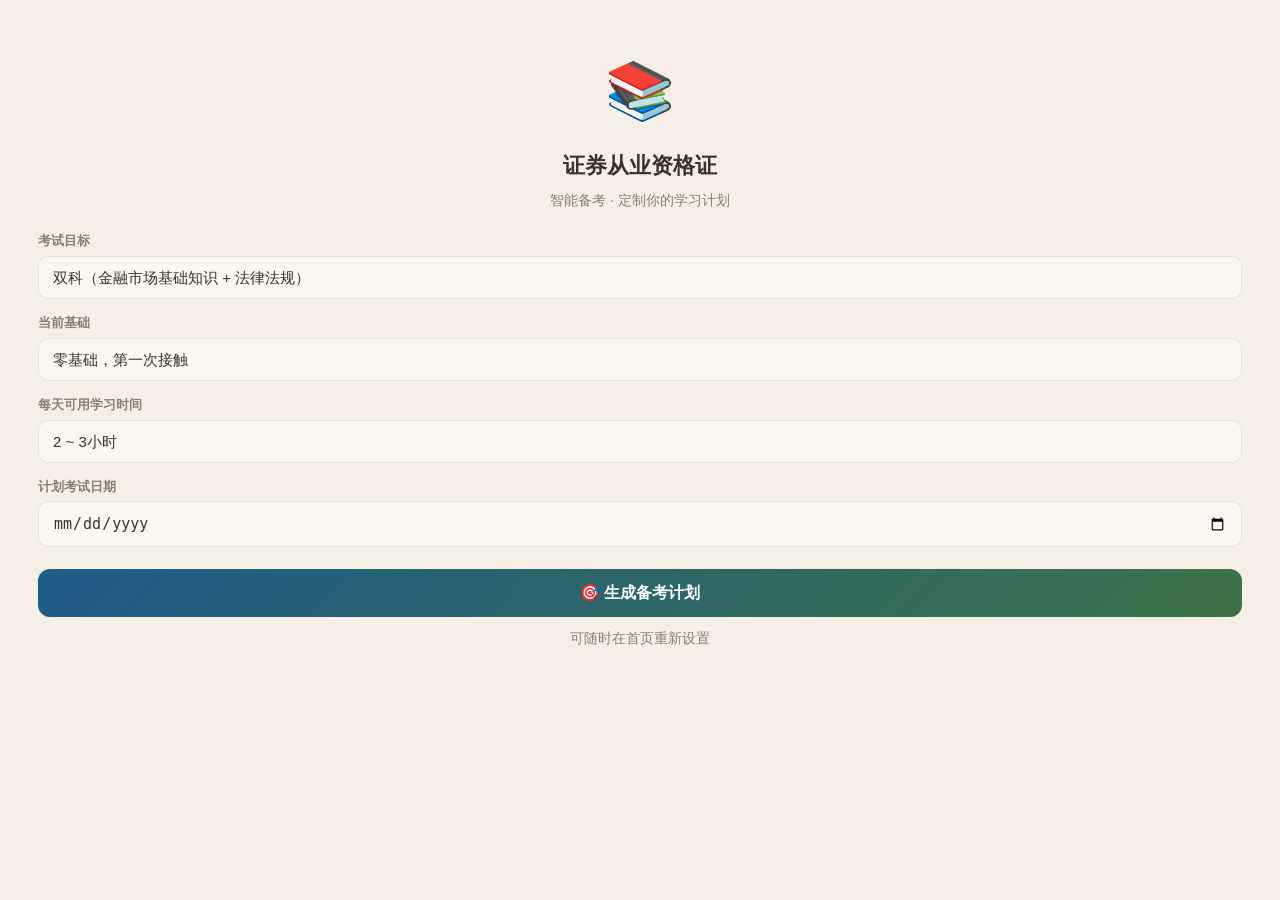
==== index.html @ c668f3f9 "fix: 多选专项按章划分 - 按章节拆分为多选专项（金融基础8章776题+法律法规4章679题） - 删除旧整包文件 multi_fin.json / multi_law.json - 首页新增双入" ====
<!DOCTYPE html>
<html lang="zh-CN">
<head>
<meta charset="UTF-8">
<meta name="viewport" content="width=device-width,initial-scale=1.0,maximum-scale=1.0,user-scalable=no">
<meta name="theme-color" content="#f5efe6">
<title>证从刷题 · 智能备考</title>
<link rel="stylesheet" href="style.css">
<script src="recorder.js"></script>
</head>
<body>

<!-- ====== ONBOARDING ====== -->
<div class="page" id="page-onboard">
  <div class="content" id="onboard-content">
    <div class="onboard-slide">
      <div class="icon">📚</div>
      <h2>证券从业资格证</h2>
      <p>智能备考 · 定制你的学习计划</p>
      <div class="field">
        <label>考试目标</label>
        <select id="ob-target">
          <option value="both">双科（金融市场基础知识 + 法律法规）</option>
          <option value="fin">单科：金融市场基础知识</option>
          <option value="law">单科：证券市场基本法律法规</option>
        </select>
      </div>
      <div class="field">
        <label>当前基础</label>
        <select id="ob-level">
          <option value="0">零基础，第一次接触</option>
          <option value="1">有一定基础（相关专业/从业经验）</option>
          <option value="2">已经复习过一轮</option>
        </select>
      </div>
      <div class="field">
        <label>每天可用学习时间</label>
        <select id="ob-time">
          <option value="0.5">&lt; 30分钟</option>
          <option value="1">30分钟 ~ 1小时</option>
          <option value="2">1 ~ 2小时</option>
          <option value="3" selected>2 ~ 3小时</option>
          <option value="4">&gt; 3小时</option>
        </select>
      </div>
      <div class="field">
        <label>计划考试日期</label>
        <input type="date" id="ob-date">
      </div>
      <button class="onboard-btn" onclick="saveProfile()">🎯 生成备考计划</button>
      <p class="text-sm text-dim mt-10">可随时在首页重新设置</p>
    </div>
  </div>
</div>

<!-- ====== HOME ====== -->
<div class="page active" id="page-home">
  <div class="header home-header">
    <div class="flex-1"><div class="greeting" id="home-greeting">👋 主上大人</div><div class="greeting-sub" id="home-sub">今天也要加油</div></div>
    <div class="flex gap-8">
      <div class="icon-btn" onclick="showWrongBook()">❌</div>
      <div class="icon-btn" onclick="showSettings()">⚙️</div>
    </div>
  </div>
  <div class="content" id="home-content">
    <div class="stats-row" id="home-stats"></div>
    <div id="plan-banner"></div>
    <div class="menu-grid">
      <div class="menu-card" onclick="openCategory('multi_practice_fin')">
        <div class="icon" style="color:#e91e63;">🎯</div>
        <h3>多选专项·金融基础</h3>
        <p>776题 · 8章按章突破</p>
        <div class="badge" style="background:#e91e63;color:white;font-size:10px;margin-top:4px;">776题</div>
      </div>
      <div class="menu-card" onclick="openCategory('multi_practice_law')">
        <div class="icon" style="color:#9c27b0;">🎯</div>
        <h3>多选专项·法律法规</h3>
        <p>679题 · 4章按章突破</p>
        <div class="badge" style="background:#9c27b0;color:white;font-size:10px;margin-top:4px;">679题</div>
      </div>
      <div class="menu-card" onclick="openCategory('knowledge_map')">
        <div class="icon">🗺️</div>
        <h3>章节目录</h3>
        <p>知识框架 · 建立楼层感</p>
      </div>
      <div class="menu-card" onclick="openCategory('chapter_practice')">
        <div class="icon">🎯</div>
        <h3>章节精练</h3>
        <p>全题型 · 按分值配比</p>
      </div>
      <div class="menu-card" onclick="openCategory('paper')">
        <div class="icon">📝</div>
        <h3>冲刺试卷</h3>
        <p>单选/多选/判断/不定项专项</p>
      </div>
      <div class="menu-card" onclick="openCategory('mock')">
        <div class="icon">🎯</div>
        <h3>全真模拟</h3>
        <p>120题 · 新大纲题型分布</p>
      </div>
      <div class="menu-card" onclick="openCategory('review')" style="background:linear-gradient(135deg,#fff3e0,#ffe0b2);border:2px solid #ff9800;">
        <div class="icon">🔥</div>
        <h3 style="color:#e65100;">考前冲刺</h3>
        <p>金融基础 · 高频易错50题</p>
        <div class="badge" style="background:#ff9800;color:white;font-size:10px;margin-top:4px;">50题</div>
      </div>
      <div class="menu-card" onclick="window.location.href='judge_practice.html'">
        <div class="icon">🎯</div>
        <h3>判断专项</h3>
        <p>180题集中突破 · 五大陷阱识别</p>
        <div class="badge" style="background:var(--red-bg);color:var(--red);font-size:10px;margin-top:4px;">🔥 新</div>
      </div>
      <div class="menu-card" onclick="openCategory('new_zhenti')">
        <div class="icon">📋</div>
        <h3>真题实战</h3>
        <p>1,062道真题·2021-2026年全覆盖</p>
        <div class="badge" style="background:var(--red-bg);color:var(--red);font-size:10px;margin-top:4px;">1,062题</div>
      </div>
      <div class="menu-card" onclick="openCategory('jxtk')">
        <div class="icon">⭐</div>
        <h3>精选题库</h3>
        <p>VIP精选·法律法规按章刷</p>
        <div class="badge" style="background:var(--gold);color:white;font-size:10px;margin-top:4px;">500题</div>
      </div>
      <div class="menu-card" onclick="showWrongBook()">
        <div class="icon">📕</div>
        <h3>错题集</h3>
        <p id="wrong-count-badge">回顾薄弱点</p>
        <div class="badge" id="wrong-badge" style="background:var(--red-bg);color:var(--red);display:none;"></div>
      </div>
      <div class="menu-card" onclick="openStudyCards()">
        <div class="icon">📚</div>
        <h3>考点速记</h3>
        <p>高频考点 · 随时记忆</p>
      </div>
      <div class="menu-card" onclick="openDashboard()">
        <div class="icon">📊</div>
        <h3>学情看板</h3>
        <p>答题统计 · 薄弱分析</p>
      </div>
    </div>
    <div class="text-sm text-dim text-center p-8-0">⚡ 知而不行，只是未知 · 练到70，考到60</div>
  </div>
</div>

<!-- ====== EXAM LIST ====== -->
<div class="page" id="page-list">
  <div class="header">
    <div class="back" onclick="goHome()">‹</div>
    <h1 id="list-title">章节高频考点</h1>
    <div class="text-sm text-dim" id="list-progress"></div>
  </div>
  <div class="content" id="list-content"></div>
</div>

<!-- ====== EXAM ====== -->
<div class="page" id="page-exam">
  <div class="progress-wrap"><div class="progress-bar"><div class="progress-fill" id="progress-fill"></div></div></div>
  <div class="exam-topbar">
    <button class="btn-sm" onclick="goHome()" style="margin-right:8px;">‹ 退出</button>
    <span id="exam-counter">1 / 60</span>
    <span id="exam-score" style="display:none;"></span>
    <button class="btn-sm mode-btn" id="mode-toggle" onclick="toggleMode()">📖 背题</button>
    <button class="btn-sm" onclick="showQGrid()">📋 题号</button>
  </div>
  <div class="q-area" id="q-area">
    <div class="q-head"><span class="q-num" id="q-num">1</span><span class="q-tag" id="q-tag">单选</span></div>
    <div class="q-text" id="q-text"></div>
    <div id="q-options"></div>
    <div class="analysis-box" id="analysis-box">
      <div class="ans" id="analysis-ans"></div>
      <div class="exp" id="analysis-exp"></div>
    </div>
  </div>
  <div class="bottom-bar" id="exam-bar">
    <div class="nav-btns"><button class="nav-btn" id="prev-btn" onclick="navQ(-1)">‹</button><button class="nav-btn" id="next-btn" onclick="navQ(1)">›</button></div>
    <button class="btn btn-primary" id="submit-btn" onclick="submitExam()">📝 交卷批改</button>
  </div>
</div>

<!-- ====== Q GRID ====== -->
<div class="page" id="page-qgrid">
  <div class="header"><div class="back" onclick="closeQGrid()">‹</div><h1>题目列表</h1><div><span id="qgrid-stats" class="text-sm text-dim"></span></div></div>
  <div class="legend-row">
    <span><span class="ldot ldot-unanswered"></span>未答</span>
    <span><span class="ldot ldot-answered"></span>已答</span>
    <span><span class="ldot ldot-correct"></span>正确</span>
    <span><span class="ldot ldot-wrong"></span>错误</span>
  </div>
  <div class="content" style="padding:8px 12px;">
    <div class="qgrid" id="qgrid-items"></div>
  </div>
</div>

<!-- ====== RESULT ====== -->
<div class="page" id="page-result">
  <div class="header"><h1>📊 考试结果</h1><button class="btn-sm" onclick="goHome()">🏠 首页</button></div>
  <div class="content result-wrap" id="result-content"></div>
</div>

<!-- ====== WRONG BOOK ====== -->
<div class="page" id="page-wrong">
  <div class="header">
    <div class="back" onclick="goHome()">‹</div>
    <h1>📕 错题集</h1>
    <button class="btn-sm" onclick="clearWrongBook()" id="clear-wrong-btn" style="display:none;">🗑️ 清空</button>
  </div>
  <div class="content" id="wrong-content"></div>
</div>

<!-- ====== SETTINGS ====== -->
<div class="page" id="page-settings">
  <div class="header"><div class="back" onclick="goHome()">‹</div><h1>⚙️ 设置</h1><div></div></div>
  <div class="content" id="settings-content"></div>
</div>

<script src="app.js?v=20260616"></script>
</body>
</html>
---- style.css ----
:root {
  --bg: #f5efe6; --bg2: #f0e8db;
  --card: #faf6f0; --card-hover: #f0e8db;
  --border: rgba(61,50,41,0.1); --border-hover: rgba(30,91,138,0.25);
  --text: #3d3229; --dim: #8a7e6f;
  --accent: #1e5b8a; --accent-glow: rgba(30,91,138,0.12);
  --green: #3d7246; --green-bg: rgba(61,114,70,0.08);
  --red: #c23b22; --red-bg: rgba(194,59,34,0.08);
  --yellow: #b8860b; --yellow-bg: rgba(184,134,11,0.08);
  --purple: #7b5ea7; --purple-bg: rgba(123,94,167,0.08);
  --orange: #b76e42;
  --radius: 14px;
  --safe-t: env(safe-area-inset-top,0px);
  --safe-b: env(safe-area-inset-bottom,0px);
}
* { margin:0; padding:0; box-sizing:border-box; -webkit-tap-highlight-color:transparent; }
html,body { height:100%; overflow:hidden; }
body {
  font-family: -apple-system, 'PingFang SC', 'Microsoft YaHei', sans-serif;
  background: var(--bg); color: var(--text); font-size:16px; line-height:1.6;
  padding-top:var(--safe-t); padding-bottom:var(--safe-b);
}
/* ====== Pages ====== */
.page { display:none; height:100%; flex-direction:column; }
.page.active { display:flex; }
.page-title { font-size:20px; font-weight:700; }
/* ====== Header ====== */
.header {
  padding: 14px 18px; flex-shrink:0;
  border-bottom:1px solid var(--border);
  display:flex; align-items:center; gap:12px;
  background:rgba(245,239,230,0.85);
}
.header h1 { font-size:18px; font-weight:700; flex:1; }
.home-header {
  border-bottom:none; background:transparent; backdrop-filter:none;
  padding:18px 18px 6px;
}
.header .back {
  width:36px; height:36px; display:flex; align-items:center; justify-content:center;
  border-radius:50%; background:var(--card); border:1px solid var(--border);
  font-size:18px; cursor:pointer; color:var(--text); flex-shrink:0;
  transition:all 0.2s;
}
.header .back:active { background:var(--card-hover); border-color:var(--accent); }
/* ====== Icon Button ====== */
.icon-btn {
  width:38px; height:38px; border-radius:50%;
  background:var(--card); border:1px solid var(--border);
  display:flex; align-items:center; justify-content:center;
  cursor:pointer; font-size:16px; transition:all 0.2s;
}
.icon-btn:active { border-color:var(--accent); }
/* ====== Small Button ====== */
.btn-sm {
  font-size:12px; padding:4px 12px; border-radius:6px;
  cursor:pointer; background:transparent; border:1px solid var(--border);
  color:var(--dim); transition:all 0.2s;
}
.btn-sm:active { border-color:var(--accent); color:var(--accent); }
.mode-btn { min-width:58px; text-align:center; font-size:11px; }
.mode-btn.memorize { background:var(--accent); color:white; border-color:var(--accent); }
/* ====== Content ====== */
.content { flex:1; overflow-y:auto; padding:16px 18px; -webkit-overflow-scrolling:touch; scroll-behavior:smooth; }
/* ====== Glass Card ====== */
.glass {
  background:rgba(250,246,240,0.7); border:1px solid var(--border); border-radius:var(--radius);
}
/* ====== Home ====== */
.greeting { font-size:24px; font-weight:800; margin-bottom:4px; }
.greeting-sub { color:var(--dim); font-size:14px; margin-bottom:16px; }
.stats-row { display:grid; grid-template-columns:1fr 1fr 1fr; gap:10px; margin-bottom:16px; }
.stat-card {
  background:var(--card); border-radius:12px; padding:12px 10px; text-align:center;
  border:1px solid var(--border); cursor:pointer; transition:all 0.2s;
}
.stat-card:active { transform:scale(0.96); border-color:var(--accent); }
.stat-card .num { font-size:22px; font-weight:800; }
.stat-card .lbl { font-size:11px; color:var(--dim); margin-top:2px; }
.menu-grid { display:grid; grid-template-columns:1fr 1fr; gap:10px; margin-bottom:14px; }
.menu-card {
  background:var(--card); border:1px solid var(--border); border-radius:var(--radius);
  padding:16px 14px; cursor:pointer; transition:all 0.2s;
  display:flex; flex-direction:column; gap:6px;
}
.menu-card:active { transform:scale(0.97); border-color:var(--accent); }
.menu-card .icon { font-size:28px; }
.menu-card h3 { font-size:15px; font-weight:600; }
.menu-card p { font-size:12px; color:var(--dim); line-height:1.4; }
.menu-card .badge {
  display:inline-block; font-size:10px; padding:1px 8px; border-radius:999px;
  font-weight:600; margin-top:2px; width:fit-content;
}
/* ====== Exam List ====== */
.exam-item {
  background:var(--card); border:1px solid var(--border); border-radius:12px;
  padding:14px; margin-bottom:8px; cursor:pointer;
  display:flex; align-items:center; justify-content:space-between; gap:8px;
  transition:all 0.2s;
}
.exam-item:active { transform:scale(0.98); border-color:var(--accent); }
.exam-item .info h3 { font-size:15px; font-weight:500; }
.exam-item .info .meta { font-size:12px; color:var(--dim); margin-top:1px; }
.exam-item .status-dot { width:8px; height:8px; border-radius:50%; flex-shrink:0; }
/* ====== Exam Taking ====== */
.progress-wrap { flex-shrink:0; padding:0 18px; background:var(--bg); }
.progress-bar { height:4px; background:var(--border); border-radius:2px; overflow:hidden; margin:8px 0 4px; }
.progress-fill { height:100%; border-radius:2px; background:linear-gradient(90deg,var(--accent),var(--green)); transition:width 0.4s ease; }
.exam-topbar {
  display:flex; align-items:center; justify-content:space-between;
  padding:4px 18px 6px; font-size:13px; color:var(--dim); flex-shrink:0;
  background:var(--bg);
}
.q-area { flex:1; overflow-y:auto; padding:12px 18px 8px; -webkit-overflow-scrolling:touch; }
.q-head { display:flex; align-items:center; gap:8px; margin-bottom:10px; }
.q-num {
  display:flex; align-items:center; justify-content:center;
  width:30px; height:30px; border-radius:50%;
  background:var(--green-bg); color:var(--green); font-size:13px; font-weight:700;
}
.q-tag { font-size:11px; padding:2px 10px; border-radius:4px; font-weight:600; }
.q-tag.single { background:var(--green-bg); color:var(--green); }
.q-tag.multi { background:var(--red-bg); color:var(--red); }
.q-tag.judge { background:var(--yellow-bg); color:var(--yellow); }
.q-text { font-size:16px; line-height:1.8; margin-bottom:16px; }
.opt {
  display:flex; align-items:flex-start; gap:10px;
  padding:13px 14px; margin-bottom:8px;
  background:rgba(61,50,41,0.04); border:1px solid var(--border);
  border-radius:12px; cursor:pointer; transition:all 0.15s; min-height:48px;
}
.opt:active { transform:scale(0.98); }
.opt .k {
  width:26px; height:26px; border-radius:50%; flex-shrink:0;
  display:flex; align-items:center; justify-content:center;
  font-size:13px; font-weight:700;
  background:rgba(61,50,41,0.15); color:var(--dim);
  transition:all 0.2s;
}
.opt .v { flex:1; font-size:15px; padding-top:2px; line-height:1.5; }
.opt.sel { border-color:var(--accent); background:rgba(30,91,138,0.06); }
.opt.sel .k { background:var(--accent); color:#fff; }
.opt.cor { border-color:var(--green); background:var(--green-bg); }
.opt.cor .k { background:var(--green); color:#fff; }
.opt.cor .v::after { content:" ✓"; color:var(--green); font-weight:700; }
.opt.wro { border-color:var(--red); background:var(--red-bg); }
.opt.wro .k { background:var(--red); color:#fff; }
.opt.wro .v::after { content:" ✗"; color:var(--red); font-weight:700; }
.opt.disabled { pointer-events:none; }
/* ====== Analysis ====== */
.analysis-box {
  margin-top:12px; padding:14px;
  background:rgba(30,91,138,0.04); border:1px solid rgba(30,91,138,0.15);
  border-radius:12px; display:none;
}
.analysis-box.show { display:block; animation:fadeIn 0.3s ease; }
.analysis-box .ans { color:var(--green); font-weight:700; font-size:14px; }
.analysis-box .exp { color:var(--dim); font-size:14px; margin-top:6px; line-height:1.7; }
@keyframes fadeIn { from{opacity:0;transform:translateY(6px)} to{opacity:1;transform:translateY(0)} }
/* ====== Bottom Bar ====== */
.bottom-bar {
  flex-shrink:0; padding:8px 18px calc(8px+var(--safe-b));
  border-top:1px solid var(--border); display:flex; gap:8px; align-items:center;
  background:rgba(245,239,230,0.9);
}
.bottom-bar .btn {
  flex:1; height:46px; border-radius:12px; border:none;
  font-size:15px; font-weight:600; cursor:pointer;
  display:flex; align-items:center; justify-content:center; gap:6px;
  transition:all 0.2s;
}
.btn-primary { background:linear-gradient(135deg,var(--accent),var(--green)); color:#fff; }
.btn-primary:active { opacity:0.85; }
.btn-primary:disabled { opacity:0.35; }
.btn-outline { background:transparent; border:1px solid var(--border); color:var(--dim); }
.btn-outline:active { border-color:var(--accent); color:var(--accent); }
.nav-btns { display:flex; gap:6px; }
.nav-btn {
  width:42px; height:42px; border-radius:10px; border:1px solid var(--border);
  background:transparent; color:var(--dim); font-size:18px; cursor:pointer;
  display:flex; align-items:center; justify-content:center; transition:all 0.2s;
}
.nav-btn:active { border-color:var(--accent); color:var(--accent); }
.nav-btn:disabled { opacity:0.25; }
/* ====== Result ====== */
.result-wrap { text-align:center; padding:30px 20px; }
.score-ring {
  width:150px; height:150px; border-radius:50%; margin:6px auto 14px;
  display:flex; flex-direction:column; align-items:center; justify-content:center;
  border:5px solid var(--green); position:relative;
}
.score-ring .num { font-size:44px; font-weight:800; line-height:1; }
.score-ring .lbl { font-size:12px; color:var(--dim); margin-top:2px; }
.result-msg { font-size:15px; margin-bottom:6px; }
.result-detail { font-size:14px; color:var(--dim); margin-bottom:4px; }
.result-actions { display:flex; gap:8px; justify-content:center; flex-wrap:wrap; margin-top:18px; }
/* Result button variants */
.btn-rp {
  height:44px; padding:0 22px; border-radius:10px; font-size:14px; font-weight:600;
  border:none; cursor:pointer; transition:all 0.2s;
  background:linear-gradient(135deg,var(--accent),var(--green)); color:#fff;
}
.btn-rs {
  height:44px; padding:0 22px; border-radius:10px; font-size:14px; font-weight:600;
  border:none; cursor:pointer; transition:all 0.2s;
  background:var(--card); border:1px solid var(--border); color:var(--text);
}
.btn-rg {
  height:44px; padding:0 22px; border-radius:10px; font-size:14px; font-weight:600;
  border:none; cursor:pointer; transition:all 0.2s;
  background:transparent; border:1px solid var(--border); color:var(--dim);
}
.btn-rp:active, .btn-rs:active, .btn-rg:active { transform:scale(0.96); }
/* ====== Clickable ====== */
.clickable { cursor:pointer; }
.clickable:active { border-color:var(--accent); }
/* ====== Wrong Review ====== */
.wrong-item {
  background:var(--card); border:1px solid var(--border); border-radius:12px;
  padding:14px; margin-bottom:8px; cursor:pointer; transition:all 0.2s;
}
.wrong-item:active { border-color:var(--accent); }
.wrong-item .src { font-size:11px; color:var(--dim); margin-bottom:4px; }
.wrong-item .q { font-size:14px; display:-webkit-box; -webkit-line-clamp:2; -webkit-box-orient:vertical; overflow:hidden; }
.wrong-item .meta { font-size:12px; color:var(--dim); margin-top:4px; display:flex; gap:8px; }
.wrong-item .tag { font-size:10px; padding:1px 6px; border-radius:3px; font-weight:600; }
/* ====== Onboarding ====== */
.onboard-slide { padding:30px 20px; text-align:center; }
.onboard-slide .icon { font-size:56px; margin-bottom:12px; }
.onboard-slide h2 { font-size:22px; font-weight:700; margin-bottom:6px; }
.onboard-slide p { color:var(--dim); font-size:14px; margin-bottom:20px; }
.onboard-slide .field { text-align:left; margin-bottom:14px; }
.onboard-slide .field label { font-size:13px; font-weight:600; color:var(--dim); display:block; margin-bottom:4px; }
.onboard-slide .field select,.onboard-slide .field input {
  width:100%; padding:12px 14px; border-radius:10px; border:1px solid var(--border);
  background:var(--card); color:var(--text); font-size:15px; appearance:none;
  -webkit-appearance:none; outline:none;
}
.onboard-slide .field select:focus,.onboard-slide .field input:focus { border-color:var(--accent); }
.onboard-btn {
  width:100%; height:48px; border-radius:12px; border:none;
  background:linear-gradient(135deg,var(--accent),var(--green)); color:#fff;
  font-size:16px; font-weight:700; cursor:pointer; margin-top:8px;
  transition:all 0.2s;
}
.onboard-btn:active { opacity:0.85; }
.onboard-btn:disabled { opacity:0.3; }
/* ====== Plan Card ====== */
.plan-card {
  background:linear-gradient(135deg,rgba(30,91,138,0.08),rgba(61,114,70,0.08));
  border:1px solid var(--border-hover); border-radius:var(--radius);
  padding:16px; margin-bottom:14px;
}
.plan-card h3 { font-size:15px; font-weight:600; margin-bottom:6px; }
.plan-card .row { display:flex; justify-content:space-between; font-size:13px; color:var(--dim); padding:3px 0; }
.plan-card .row .val { color:var(--text); font-weight:500; }
/* ====== Empty State ====== */
.empty-state { text-align:center; padding:50px 20px; color:var(--dim); }
.empty-state .icon { font-size:48px; margin-bottom:8px; }
.empty-state p { font-size:14px; }
/* ====== Utility ====== */
.flex { display:flex; }
.flex-1 { flex:1; }
.flex-col { flex-direction:column; }
.items-center { align-items:center; }
.justify-between { justify-content:space-between; }
.gap-8 { gap:8px; }
.mt-4 { margin-top:4px; }
.mt-6 { margin-top:6px; }
.mt-8 { margin-top:8px; }
.mt-10 { margin-top:10px; }
.mt-14 { margin-top:14px; }
.mt-16 { margin-top:16px; }
.mb-8 { margin-bottom:8px; }
.p-14 { padding:14px; }
.p-8-0 { padding:8px 0; }
.fs-15 { font-size:15px; }
.fs-16 { font-size:16px; }
.fs-18 { font-size:18px; }
.dn { display:none; }
.text-center { text-align:center; }
.text-accent { color:var(--accent); }
.text-green { color:var(--green); }
.text-red { color:var(--red); }
.text-dim { color:var(--dim); }
.text-sm { font-size:13px; }
.fw-600 { font-weight:600; }
/* ====== QList Grid ====== */
.qgrid { display:grid; grid-template-columns:repeat(5,1fr); gap:8px; padding:4px; }
.qgrid-item {
  aspect-ratio:1; display:flex; align-items:center; justify-content:center;
  border-radius:8px; font-size:13px; font-weight:600; cursor:pointer;
  background:var(--card); border:1px solid var(--border); transition:all 0.2s;
}
.qgrid-item:active { transform:scale(0.9); }
.qgrid-item.answered { border-color:var(--accent); color:var(--accent); background:rgba(30,91,138,0.06); }
.qgrid-item.correct { border-color:var(--green); color:var(--green); background:var(--green-bg); }
.qgrid-item.wrong { border-color:var(--red); color:var(--red); background:var(--red-bg); }
.legend-row {
  display:flex; gap:12px; padding:6px 18px; flex-shrink:0;
  font-size:12px; color:var(--dim); border-bottom:1px solid var(--border);
  background:rgba(250,246,240,0.7);
}
.legend-row span { display:flex; align-items:center; gap:4px; }
.ldot { display:inline-block; width:12px; height:12px; border-radius:3px; }
.ldot-unanswered { background:var(--card); border:1px solid var(--border); }
.ldot-answered { background:rgba(30,91,138,0.06); border:1px solid var(--accent); }
.ldot-correct { background:var(--green-bg); border:1px solid var(--green); }
.ldot-wrong { background:var(--red-bg); border:1px solid var(--red); }
/* ====== Scrollbar ====== */
.content::-webkit-scrollbar { width:3px; }
.content::-webkit-scrollbar-track { background:transparent; }
.content::-webkit-scrollbar-thumb { background:var(--border); border-radius:2px; }
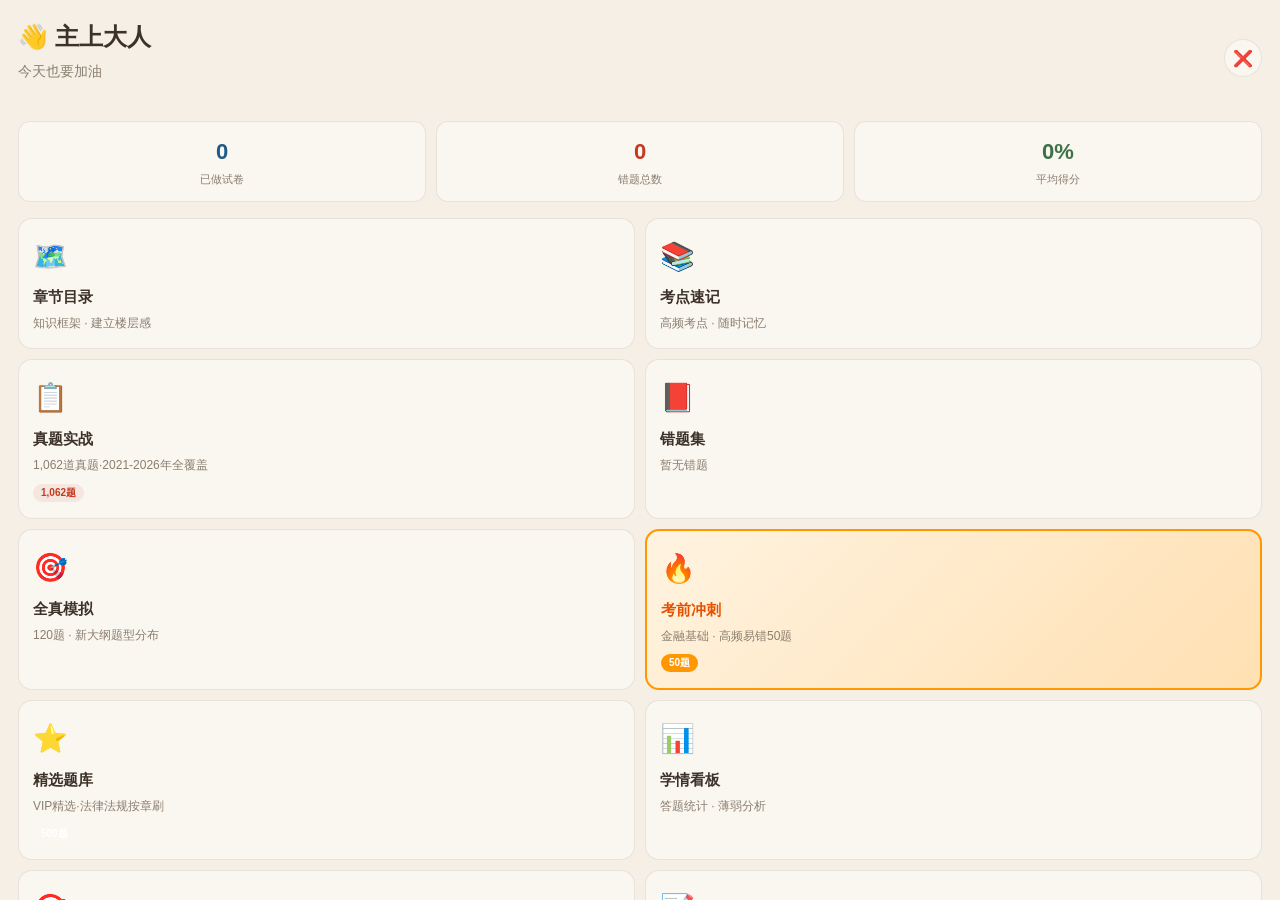
==== commit 49f022ac: "feat: 删除备考计划 + 全真模拟加权算分 - 删除 onboarding/备考计划/设置页面及相关 JS - 全真模拟交卷后按大纲权重自动算分（单选0.5分/题，其他1分/题） - 首页去掉设置" ====
--- a/index.html
+++ b/index.html
@@ -11,61 +11,77 @@
 <body>
 
 <!-- ====== ONBOARDING ====== -->
-<div class="page" id="page-onboard">
-  <div class="content" id="onboard-content">
-    <div class="onboard-slide">
-      <div class="icon">📚</div>
-      <h2>证券从业资格证</h2>
-      <p>智能备考 · 定制你的学习计划</p>
-      <div class="field">
-        <label>考试目标</label>
-        <select id="ob-target">
-          <option value="both">双科（金融市场基础知识 + 法律法规）</option>
-          <option value="fin">单科：金融市场基础知识</option>
-          <option value="law">单科：证券市场基本法律法规</option>
-        </select>
-      </div>
-      <div class="field">
-        <label>当前基础</label>
-        <select id="ob-level">
-          <option value="0">零基础，第一次接触</option>
-          <option value="1">有一定基础（相关专业/从业经验）</option>
-          <option value="2">已经复习过一轮</option>
-        </select>
-      </div>
-      <div class="field">
-        <label>每天可用学习时间</label>
-        <select id="ob-time">
-          <option value="0.5">&lt; 30分钟</option>
-          <option value="1">30分钟 ~ 1小时</option>
-          <option value="2">1 ~ 2小时</option>
-          <option value="3" selected>2 ~ 3小时</option>
-          <option value="4">&gt; 3小时</option>
-        </select>
-      </div>
-      <div class="field">
-        <label>计划考试日期</label>
-        <input type="date" id="ob-date">
-      </div>
-      <button class="onboard-btn" onclick="saveProfile()">🎯 生成备考计划</button>
-      <p class="text-sm text-dim mt-10">可随时在首页重新设置</p>
-    </div>
-  </div>
-</div>
-
 <!-- ====== HOME ====== -->
 <div class="page active" id="page-home">
   <div class="header home-header">
     <div class="flex-1"><div class="greeting" id="home-greeting">👋 主上大人</div><div class="greeting-sub" id="home-sub">今天也要加油</div></div>
     <div class="flex gap-8">
       <div class="icon-btn" onclick="showWrongBook()">❌</div>
-      <div class="icon-btn" onclick="showSettings()">⚙️</div>
     </div>
   </div>
   <div class="content" id="home-content">
     <div class="stats-row" id="home-stats"></div>
     <div id="plan-banner"></div>
     <div class="menu-grid">
+      <!-- ===== TOP: 学习入口 ===== -->
+      <div class="menu-card" onclick="openCategory('knowledge_map')">
+        <div class="icon">🗺️</div>
+        <h3>章节目录</h3>
+        <p>知识框架 · 建立楼层感</p>
+      </div>
+      <div class="menu-card" onclick="openStudyCards()">
+        <div class="icon">📚</div>
+        <h3>考点速记</h3>
+        <p>高频考点 · 随时记忆</p>
+      </div>
+      <div class="menu-card" onclick="openCategory('new_zhenti')">
+        <div class="icon">📋</div>
+        <h3>真题实战</h3>
+        <p>1,062道真题·2021-2026年全覆盖</p>
+        <div class="badge" style="background:var(--red-bg);color:var(--red);font-size:10px;margin-top:4px;">1,062题</div>
+      </div>
+      <div class="menu-card" onclick="showWrongBook()">
+        <div class="icon">📕</div>
+        <h3>错题集</h3>
+        <p id="wrong-count-badge">回顾薄弱点</p>
+        <div class="badge" id="wrong-badge" style="background:var(--red-bg);color:var(--red);display:none;"></div>
+      </div>
+
+      <!-- ===== MID: 实战训练 ===== -->
+      <div class="menu-card" onclick="openCategory('mock')">
+        <div class="icon">🎯</div>
+        <h3>全真模拟</h3>
+        <p>120题 · 新大纲题型分布</p>
+      </div>
+      <div class="menu-card" onclick="openCategory('review')" style="background:linear-gradient(135deg,#fff3e0,#ffe0b2);border:2px solid #ff9800;">
+        <div class="icon">🔥</div>
+        <h3 style="color:#e65100;">考前冲刺</h3>
+        <p>金融基础 · 高频易错50题</p>
+        <div class="badge" style="background:#ff9800;color:white;font-size:10px;margin-top:4px;">50题</div>
+      </div>
+      <div class="menu-card" onclick="openCategory('jxtk')">
+        <div class="icon">⭐</div>
+        <h3>精选题库</h3>
+        <p>VIP精选·法律法规按章刷</p>
+        <div class="badge" style="background:var(--gold);color:white;font-size:10px;margin-top:4px;">500题</div>
+      </div>
+      <div class="menu-card" onclick="openDashboard()">
+        <div class="icon">📊</div>
+        <h3>学情看板</h3>
+        <p>答题统计 · 薄弱分析</p>
+      </div>
+
+      <!-- ===== BOTTOM: 专项突破 ===== -->
+      <div class="menu-card" onclick="openCategory('chapter_practice')">
+        <div class="icon">🎯</div>
+        <h3>章节精练</h3>
+        <p>全题型 · 按分值配比</p>
+      </div>
+      <div class="menu-card" onclick="openCategory('paper')">
+        <div class="icon">📝</div>
+        <h3>冲刺试卷</h3>
+        <p>单选/多选/判断/不定项专项</p>
+      </div>
       <div class="menu-card" onclick="openCategory('multi_practice_fin')">
         <div class="icon" style="color:#e91e63;">🎯</div>
         <h3>多选专项·金融基础</h3>
@@ -78,65 +94,11 @@
         <p>679题 · 4章按章突破</p>
         <div class="badge" style="background:#9c27b0;color:white;font-size:10px;margin-top:4px;">679题</div>
       </div>
-      <div class="menu-card" onclick="openCategory('knowledge_map')">
-        <div class="icon">🗺️</div>
-        <h3>章节目录</h3>
-        <p>知识框架 · 建立楼层感</p>
-      </div>
-      <div class="menu-card" onclick="openCategory('chapter_practice')">
-        <div class="icon">🎯</div>
-        <h3>章节精练</h3>
-        <p>全题型 · 按分值配比</p>
-      </div>
-      <div class="menu-card" onclick="openCategory('paper')">
-        <div class="icon">📝</div>
-        <h3>冲刺试卷</h3>
-        <p>单选/多选/判断/不定项专项</p>
-      </div>
-      <div class="menu-card" onclick="openCategory('mock')">
-        <div class="icon">🎯</div>
-        <h3>全真模拟</h3>
-        <p>120题 · 新大纲题型分布</p>
-      </div>
-      <div class="menu-card" onclick="openCategory('review')" style="background:linear-gradient(135deg,#fff3e0,#ffe0b2);border:2px solid #ff9800;">
-        <div class="icon">🔥</div>
-        <h3 style="color:#e65100;">考前冲刺</h3>
-        <p>金融基础 · 高频易错50题</p>
-        <div class="badge" style="background:#ff9800;color:white;font-size:10px;margin-top:4px;">50题</div>
-      </div>
       <div class="menu-card" onclick="window.location.href='judge_practice.html'">
         <div class="icon">🎯</div>
         <h3>判断专项</h3>
         <p>180题集中突破 · 五大陷阱识别</p>
         <div class="badge" style="background:var(--red-bg);color:var(--red);font-size:10px;margin-top:4px;">🔥 新</div>
-      </div>
-      <div class="menu-card" onclick="openCategory('new_zhenti')">
-        <div class="icon">📋</div>
-        <h3>真题实战</h3>
-        <p>1,062道真题·2021-2026年全覆盖</p>
-        <div class="badge" style="background:var(--red-bg);color:var(--red);font-size:10px;margin-top:4px;">1,062题</div>
-      </div>
-      <div class="menu-card" onclick="openCategory('jxtk')">
-        <div class="icon">⭐</div>
-        <h3>精选题库</h3>
-        <p>VIP精选·法律法规按章刷</p>
-        <div class="badge" style="background:var(--gold);color:white;font-size:10px;margin-top:4px;">500题</div>
-      </div>
-      <div class="menu-card" onclick="showWrongBook()">
-        <div class="icon">📕</div>
-        <h3>错题集</h3>
-        <p id="wrong-count-badge">回顾薄弱点</p>
-        <div class="badge" id="wrong-badge" style="background:var(--red-bg);color:var(--red);display:none;"></div>
-      </div>
-      <div class="menu-card" onclick="openStudyCards()">
-        <div class="icon">📚</div>
-        <h3>考点速记</h3>
-        <p>高频考点 · 随时记忆</p>
-      </div>
-      <div class="menu-card" onclick="openDashboard()">
-        <div class="icon">📊</div>
-        <h3>学情看板</h3>
-        <p>答题统计 · 薄弱分析</p>
       </div>
     </div>
     <div class="text-sm text-dim text-center p-8-0">⚡ 知而不行，只是未知 · 练到70，考到60</div>
@@ -208,12 +170,6 @@
   <div class="content" id="wrong-content"></div>
 </div>
 
-<!-- ====== SETTINGS ====== -->
-<div class="page" id="page-settings">
-  <div class="header"><div class="back" onclick="goHome()">‹</div><h1>⚙️ 设置</h1><div></div></div>
-  <div class="content" id="settings-content"></div>
-</div>
-
 <script src="app.js?v=20260616"></script>
 </body>
 </html>
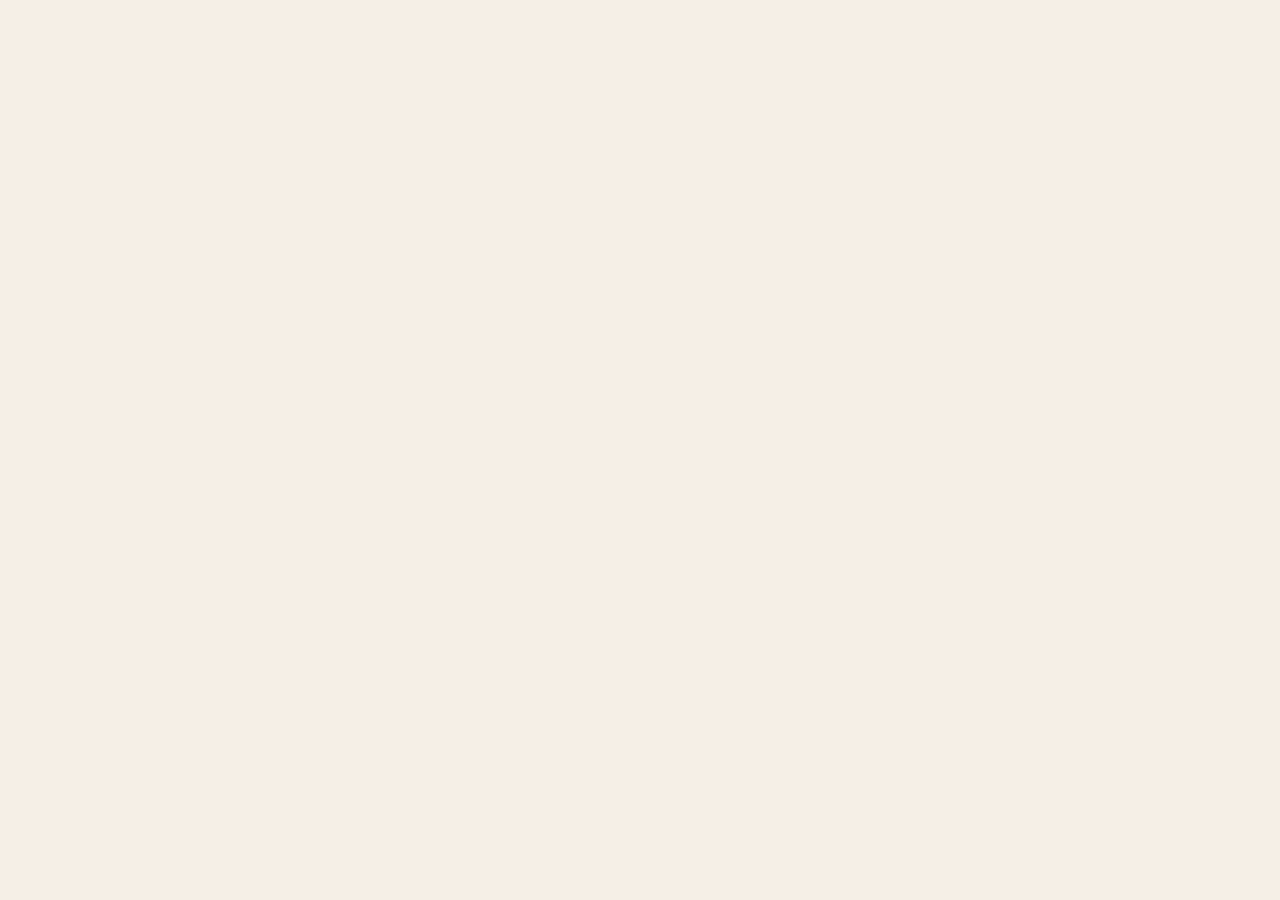
==== commit bd51612b: "feat: 会员系统 - 注册/登录/会员码/免费付费分区 - 后端 FastAPI + SQLite + JWT 认证 - 用户注册/登录系统，Token 持久化 - 会员码激活（一码一账号） - " ====
--- a/index.html
+++ b/index.html
@@ -10,13 +10,15 @@
 </head>
 <body>
 
-<!-- ====== ONBOARDING ====== -->
 <!-- ====== HOME ====== -->
+<div class="page" id="page-home">
 <div class="page active" id="page-home">
   <div class="header home-header">
-    <div class="flex-1"><div class="greeting" id="home-greeting">👋 主上大人</div><div class="greeting-sub" id="home-sub">今天也要加油</div></div>
+    <div class="flex-1"><div class="greeting" id="home-greeting">👋 <span id="home-username"></span></div><div class="greeting-sub" id="home-sub">今天也要加油</div></div>
     <div class="flex gap-8">
+      <div class="member-badge" id="member-badge" style="display:none;font-size:11px;background:linear-gradient(135deg,#ff9800,#e65100);color:white;padding:4px 10px;border-radius:20px;font-weight:600;white-space:nowrap;">VIP</div>
       <div class="icon-btn" onclick="showWrongBook()">❌</div>
+      <div class="icon-btn" onclick="logout()" title="退出登录">🚪</div>
     </div>
   </div>
   <div class="content" id="home-content">
@@ -24,23 +26,23 @@
     <div id="plan-banner"></div>
     <div class="menu-grid">
       <!-- ===== TOP: 学习入口 ===== -->
-      <div class="menu-card" onclick="openCategory('knowledge_map')">
+      <div class="menu-card premium" onclick="openCategory('knowledge_map')">
         <div class="icon">🗺️</div>
         <h3>章节目录</h3>
         <p>知识框架 · 建立楼层感</p>
       </div>
-      <div class="menu-card" onclick="openStudyCards()">
+      <div class="menu-card premium" onclick="openStudyCards()">
         <div class="icon">📚</div>
         <h3>考点速记</h3>
         <p>高频考点 · 随时记忆</p>
       </div>
-      <div class="menu-card" onclick="openCategory('new_zhenti')">
+      <div class="menu-card premium" onclick="openCategory('new_zhenti')">
         <div class="icon">📋</div>
         <h3>真题实战</h3>
         <p>1,062道真题·2021-2026年全覆盖</p>
         <div class="badge" style="background:var(--red-bg);color:var(--red);font-size:10px;margin-top:4px;">1,062题</div>
       </div>
-      <div class="menu-card" onclick="showWrongBook()">
+      <div class="menu-card free" onclick="showWrongBook()">
         <div class="icon">📕</div>
         <h3>错题集</h3>
         <p id="wrong-count-badge">回顾薄弱点</p>
@@ -48,53 +50,53 @@
       </div>
 
       <!-- ===== MID: 实战训练 ===== -->
-      <div class="menu-card" onclick="openCategory('mock')">
+      <div class="menu-card premium" onclick="openCategory('mock')">
         <div class="icon">🎯</div>
         <h3>全真模拟</h3>
         <p>120题 · 新大纲题型分布</p>
       </div>
-      <div class="menu-card" onclick="openCategory('review')" style="background:linear-gradient(135deg,#fff3e0,#ffe0b2);border:2px solid #ff9800;">
+      <div class="menu-card premium" onclick="openCategory('review')" style="background:linear-gradient(135deg,#fff3e0,#ffe0b2);border:2px solid #ff9800;">
         <div class="icon">🔥</div>
         <h3 style="color:#e65100;">考前冲刺</h3>
         <p>金融基础 · 高频易错50题</p>
         <div class="badge" style="background:#ff9800;color:white;font-size:10px;margin-top:4px;">50题</div>
       </div>
-      <div class="menu-card" onclick="openCategory('jxtk')">
+      <div class="menu-card premium" onclick="openCategory('jxtk')">
         <div class="icon">⭐</div>
         <h3>精选题库</h3>
         <p>VIP精选·法律法规按章刷</p>
         <div class="badge" style="background:var(--gold);color:white;font-size:10px;margin-top:4px;">500题</div>
       </div>
-      <div class="menu-card" onclick="openDashboard()">
+      <div class="menu-card free" onclick="openDashboard()">
         <div class="icon">📊</div>
         <h3>学情看板</h3>
         <p>答题统计 · 薄弱分析</p>
       </div>
 
       <!-- ===== BOTTOM: 专项突破 ===== -->
-      <div class="menu-card" onclick="openCategory('chapter_practice')">
+      <div class="menu-card free" onclick="openCategory('chapter_practice')">
         <div class="icon">🎯</div>
         <h3>章节精练</h3>
         <p>全题型 · 按分值配比</p>
       </div>
-      <div class="menu-card" onclick="openCategory('paper')">
+      <div class="menu-card premium" onclick="openCategory('paper')">
         <div class="icon">📝</div>
         <h3>冲刺试卷</h3>
         <p>单选/多选/判断/不定项专项</p>
       </div>
-      <div class="menu-card" onclick="openCategory('multi_practice_fin')">
+      <div class="menu-card premium" onclick="openCategory('multi_practice_fin')">
         <div class="icon" style="color:#e91e63;">🎯</div>
         <h3>多选专项·金融基础</h3>
         <p>776题 · 8章按章突破</p>
         <div class="badge" style="background:#e91e63;color:white;font-size:10px;margin-top:4px;">776题</div>
       </div>
-      <div class="menu-card" onclick="openCategory('multi_practice_law')">
+      <div class="menu-card premium" onclick="openCategory('multi_practice_law')">
         <div class="icon" style="color:#9c27b0;">🎯</div>
         <h3>多选专项·法律法规</h3>
         <p>679题 · 4章按章突破</p>
         <div class="badge" style="background:#9c27b0;color:white;font-size:10px;margin-top:4px;">679题</div>
       </div>
-      <div class="menu-card" onclick="window.location.href='judge_practice.html'">
+      <div class="menu-card premium" onclick="window.location.href='judge_practice.html'">
         <div class="icon">🎯</div>
         <h3>判断专项</h3>
         <p>180题集中突破 · 五大陷阱识别</p>
@@ -171,5 +173,65 @@
 </div>
 
 <script src="app.js?v=20260616"></script>
+
+<!-- ====== AUTH ====== -->
+<div class="page" id="page-auth">
+  <div class="gate-wrap" style="background:linear-gradient(135deg,#f5efe6,#e8ddd0)">
+    <div class="gate-box" style="padding:28px 24px">
+      <div class="gate-icon">📚</div>
+      <h2>证从刷题</h2>
+      <p class="gate-desc">登录/注册后即可使用免费题库</p>
+      
+      <div class="auth-tabs">
+        <div class="auth-tab active" id="auth-tab-login" onclick="switchAuthTab('login')">登录</div>
+        <div class="auth-tab" id="auth-tab-reg" onclick="switchAuthTab('reg')">注册</div>
+      </div>
+      
+      <div id="auth-error" class="gate-error"></div>
+      
+      <!-- Login Form -->
+      <div class="auth-form active" id="auth-form-login">
+        <div class="gate-field"><input type="text" id="login-username" placeholder="用户名" maxlength="20" autocomplete="username"></div>
+        <div class="gate-field"><input type="password" id="login-password" placeholder="密码" autocomplete="current-password"></div>
+        <button class="gate-btn" onclick="login()">🔐 登录</button>
+      </div>
+      
+      <!-- Register Form -->
+      <div class="auth-form" id="auth-form-reg">
+        <div class="gate-field"><input type="text" id="reg-username" placeholder="用户名" maxlength="20" autocomplete="username"></div>
+        <div class="gate-field"><input type="password" id="reg-password" placeholder="密码" autocomplete="new-password"></div>
+        <div class="gate-field"><input type="password" id="reg-confirm" placeholder="确认密码" autocomplete="new-password"></div>
+        <button class="gate-btn" onclick="register()">📋 注册</button>
+      </div>
+      
+      <p class="gate-footer">注册即可免费使用部分题库，付费题库需要会员码解锁</p>
+    </div>
+  </div>
+</div>
+
+<!-- ====== ACTIVATE ====== -->
+<div class="page" id="page-activate">
+  <div class="gate-wrap" style="background:linear-gradient(135deg,#f5efe6,#e8ddd0)">
+    <div class="gate-box" style="padding:28px 24px">
+      <div class="gate-icon">🔑</div>
+      <h2>会员解锁</h2>
+      <p class="gate-desc">输入会员码即可解锁全部题库<br>包含真题实战、全真模拟、多选专项等</p>
+      <div class="gate-field"><input type="text" id="activate-code" placeholder="输入会员码" maxlength="20" autocomplete="off" style="letter-spacing:2px"></div>
+      <button class="gate-btn" onclick="activateCode()">🔓 激活</button>
+      <p class="gate-error" id="activate-error"></p>
+      <p id="activate-success" class="gate-error" style="color:var(--green);display:none"></p>
+      <p class="gate-footer"><span style="cursor:pointer;color:var(--accent)" onclick="showPage('page-home')">暂时不解锁，先用免费题库</a></p>
+    </div>
+  </div>
+</div>
+
+<style>
+.auth-tabs{display:flex;gap:0;margin-bottom:16px;border-radius:10px;overflow:hidden;border:1px solid var(--border)}
+.auth-tab{flex:1;padding:10px;text-align:center;font-size:14px;font-weight:600;cursor:pointer;background:var(--bg);color:var(--dim);transition:all 0.2s}
+.auth-tab.active{background:var(--accent);color:white}
+.auth-form{display:none}
+.auth-form.active{display:block}
+</style>
+
 </body>
 </html>
--- a/style.css
+++ b/style.css
@@ -60,6 +60,10 @@
 .btn-sm:active { border-color:var(--accent); color:var(--accent); }
 .mode-btn { min-width:58px; text-align:center; font-size:11px; }
 .mode-btn.memorize { background:var(--accent); color:white; border-color:var(--accent); }
+/* ====== Card Tiers ====== */
+.menu-card.premium::after { content:"VIP"; position:absolute; top:8px; right:8px; font-size:9px; background:linear-gradient(135deg,#ff9800,#e65100); color:white; padding:1px 6px; border-radius:4px; font-weight:600; }
+.menu-card.free::after { content:"免费"; position:absolute; top:8px; right:8px; font-size:9px; background:var(--green); color:white; padding:1px 6px; border-radius:4px; font-weight:600; }
+.menu-card { position:relative; }
 /* ====== Content ====== */
 .content { flex:1; overflow-y:auto; padding:16px 18px; -webkit-overflow-scrolling:touch; scroll-behavior:smooth; }
 /* ====== Glass Card ====== */
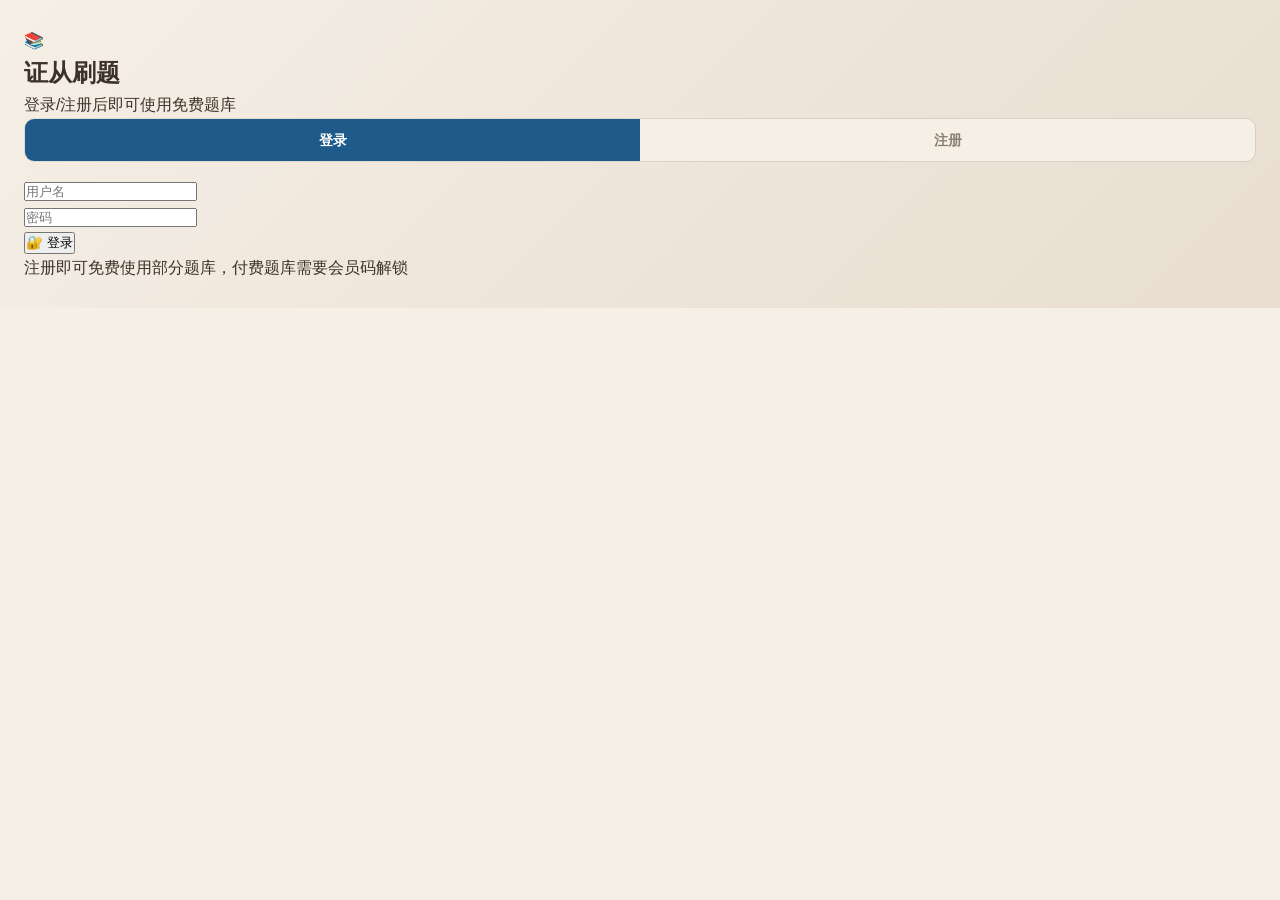
==== commit 17329af2: "fix: 删除重复的 page-home 外层空 div，修复 DOM 结构导致 JS 崩溃的问题" ====
--- a/index.html
+++ b/index.html
@@ -11,7 +11,6 @@
 <body>
 
 <!-- ====== HOME ====== -->
-<div class="page" id="page-home">
 <div class="page active" id="page-home">
   <div class="header home-header">
     <div class="flex-1"><div class="greeting" id="home-greeting">👋 <span id="home-username"></span></div><div class="greeting-sub" id="home-sub">今天也要加油</div></div>
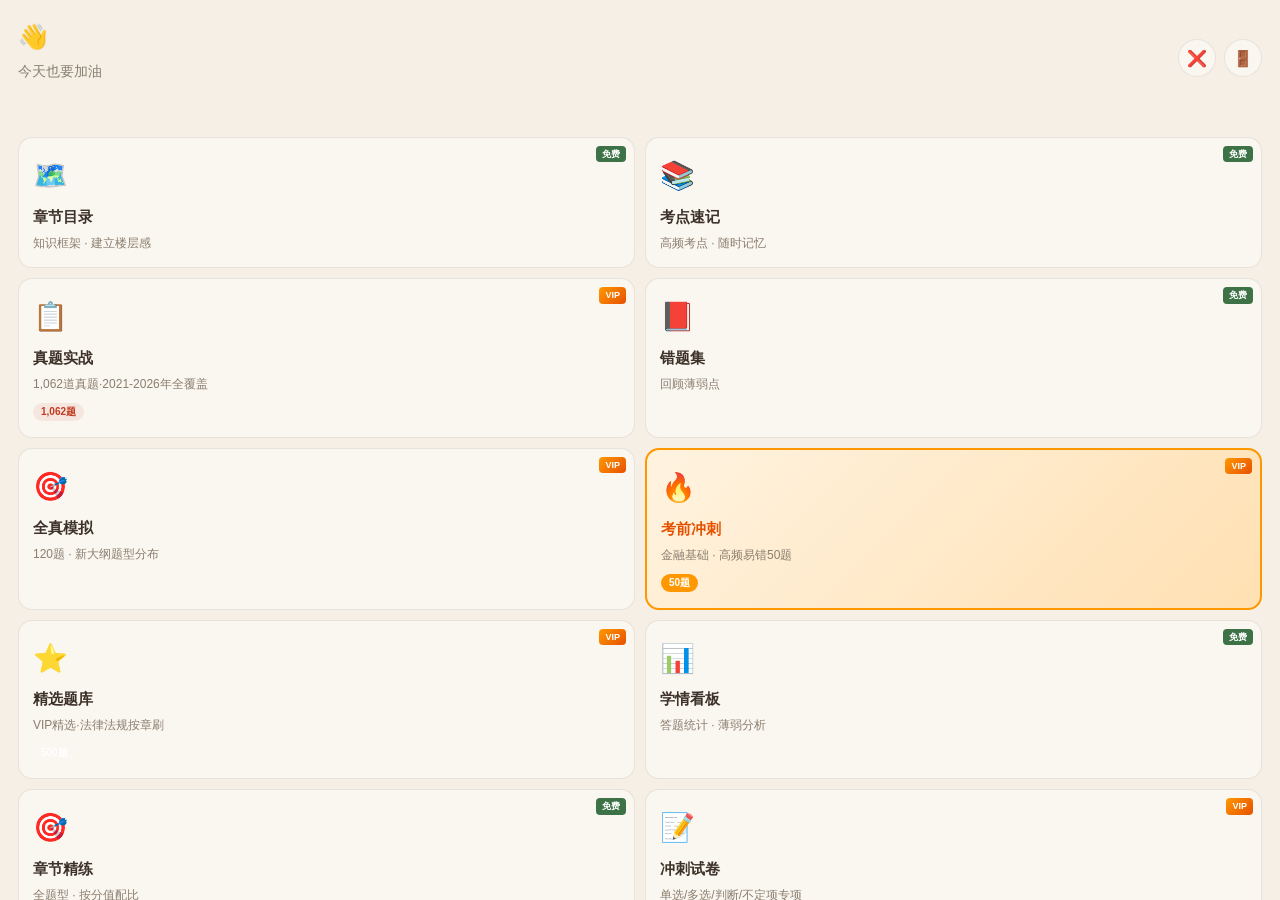
==== commit fa5b8b0a: "fix: 更新app.js版本号强制刷新缓存" ====
--- a/index.html
+++ b/index.html
@@ -25,12 +25,12 @@
     <div id="plan-banner"></div>
     <div class="menu-grid">
       <!-- ===== TOP: 学习入口 ===== -->
-      <div class="menu-card premium" onclick="openCategory('knowledge_map')">
+      <div class="menu-card free" onclick="openCategory('knowledge_map')">
         <div class="icon">🗺️</div>
         <h3>章节目录</h3>
         <p>知识框架 · 建立楼层感</p>
       </div>
-      <div class="menu-card premium" onclick="openStudyCards()">
+      <div class="menu-card free" onclick="openStudyCards()">
         <div class="icon">📚</div>
         <h3>考点速记</h3>
         <p>高频考点 · 随时记忆</p>
@@ -171,7 +171,12 @@
   <div class="content" id="wrong-content"></div>
 </div>
 
-<script src="app.js?v=20260616"></script>
+<script>
+// ── 后端 API 地址 ──
+// 阿里云服务器
+window.API_BASE = 'http://120.55.163.229';
+</script>
+<script src="app.js?v=20260718"></script>
 
 <!-- ====== AUTH ====== -->
 <div class="page" id="page-auth">
